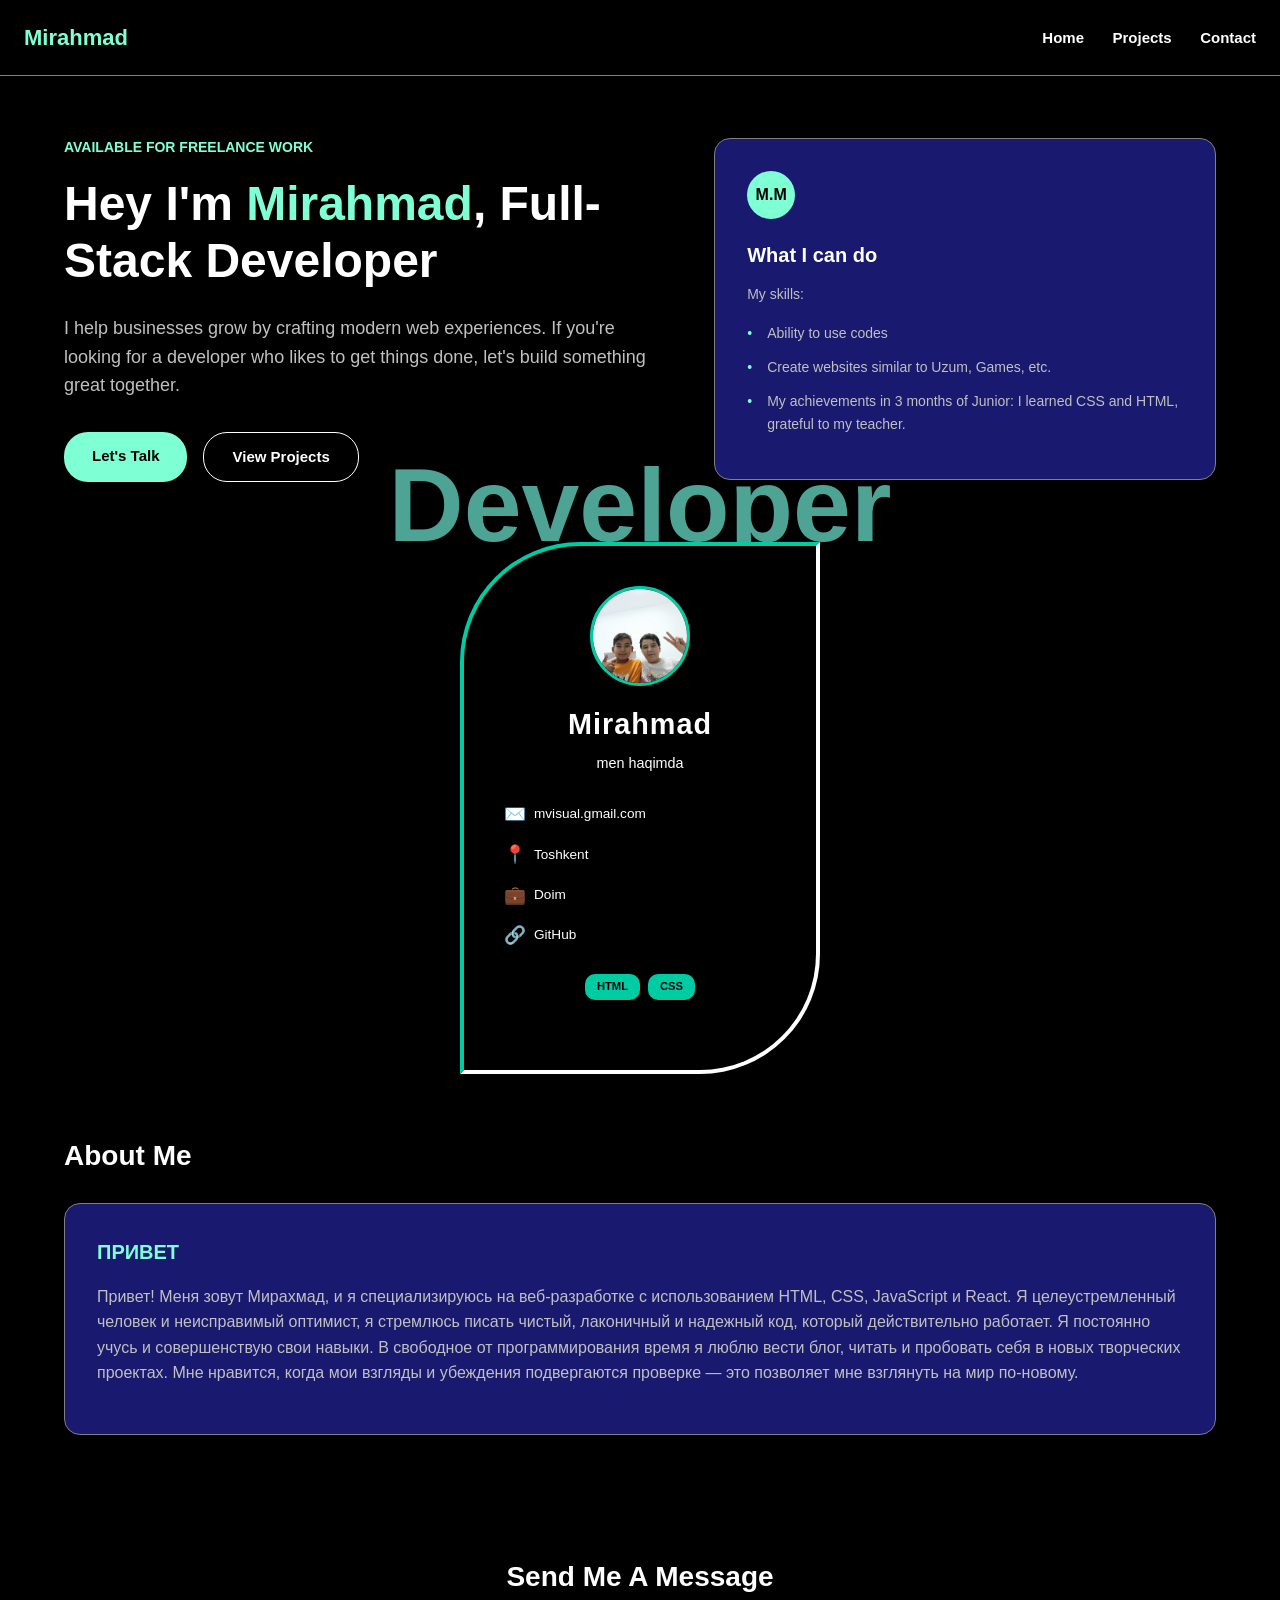
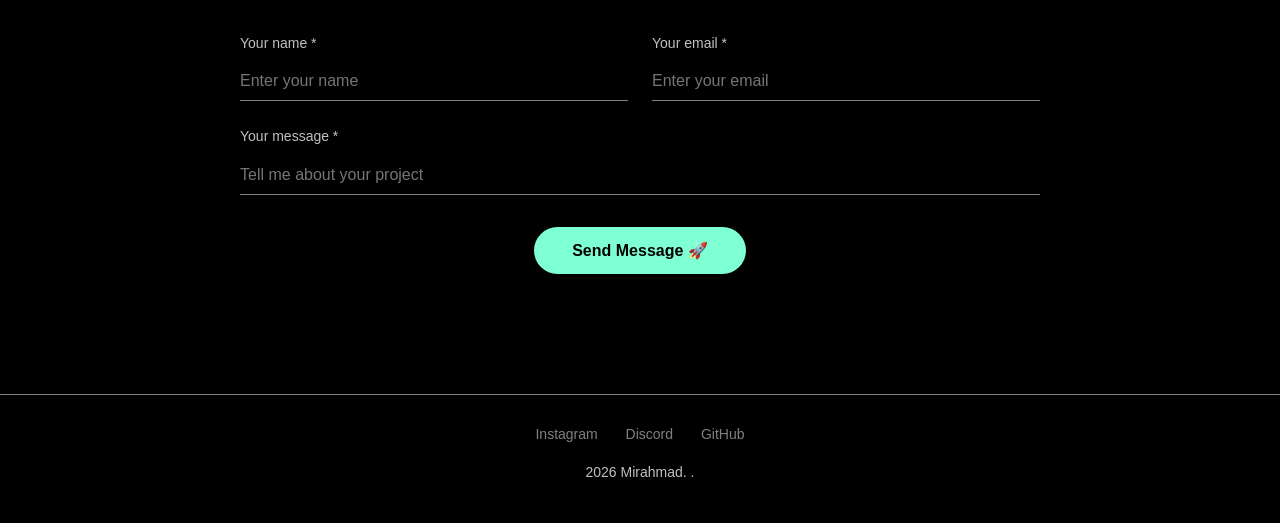
==== index.html @ 4aa2c2ba "update file" ====
<!DOCTYPE html>
<html lang="ru">
<head>
  <meta charset="UTF-8">
  <meta name="viewport" content="width=device-width, initial-scale=1.0">
  <title>Mirahmad - Portfolio</title>
  <link rel="stylesheet" href="./style.css">
</head>
<body>

  <header class="top">
    <div class="logo"> Mirahmad</div>
    <nav class="nav">
      <a href="#">Home</a>
      <a href="#">Projects</a>
      <a href="#contact">Contact</a>
    </nav>
  </header>

  <main>

 
    <section class="hero">
      <div class="hero-content">
        <p class="eyebrow">Available for freelance work</p>
        <h1>Hey I'm <span>Mirahmad</span>, Full-Stack Developer</h1>
        <p class="sub">I help businesses grow by crafting modern web experiences. If you're looking for a developer who likes to get things done, let's build something great together.</p>
        <div class="hero-actions">
          <a href="#contact" class="btn">Let's Talk</a>
          <a href="#" class="btn btn-secondary">View Projects</a>
        </div>
      </div>

      <div class="hero-card">
        <div class="avatar">M.M</div>
        <h3>What I can do</h3>
        <p>My skills:</p>
        <ul>
          <li>Ability to use codes</li>
          <li>Create websites similar to Uzum, Games, etc.</li>
          <li>My achievements in 3 months of Junior: I learned CSS and HTML, grateful to my teacher.</li>
        </ul>
      </div>
    </section>

       <div class="konteyner">
      <h1 class="orqa-matn">Developer</h1>
      <div class="karta">
        <div class="profil-rasm">
          <img src="./img/photo_2026-07-09_13-06-17.jpg" alt="mm" />
        </div>
        <h2>Mirahmad</h2>
        <p class="kasb">men haqimda</p>
        <div class="malumotlar">
          <div class="satr">
            <span class="belgi">✉️</span>
            <span>mvisual.gmail.com</span>
          </div>
          <div class="satr">
            <span class="belgi">📍</span>
            <span>Toshkent</span>
          </div>
          <div class="satr">
            <span class="belgi">💼</span>
            <span>Doim</span>
          </div>
          <div class="satr">
            <span class="belgi">🔗</span>
            <a href="https://github.com" target="_blank">GitHub</a>
          </div>
        </div>
        <div class="teglar">
          <span class="teg">HTML</span>
          <span class="teg">CSS</span>
        </div>
      </div>
    </div>

    <section class="about">
      <h2>About Me</h2>
      <div class="about-card">
        <h3>ПРИВЕТ</h3>
        <p>Привет! Меня зовут Мирахмад, и я специализируюсь на веб-разработке с использованием HTML, CSS, JavaScript и React. Я целеустремленный человек и неисправимый оптимист, я стремлюсь писать чистый, лаконичный и надежный код, который действительно работает. Я постоянно учусь и совершенствую свои навыки. В свободное от программирования время я люблю вести блог, читать и пробовать себя в новых творческих проектах. Мне нравится, когда мои взгляды и убеждения подвергаются проверке — это позволяет мне взглянуть на мир по-новому.</p>
      </div>
    </section>



    <section class="contact-form-section" id="contact">
      <h2>Send Me A Message</h2>
      <form class="contact-form">
        <div class="form-group">
          <label>Your name *</label>
          <input type="text" placeholder="Enter your name" required>
        </div>
        <div class="form-group">
          <label>Your email *</label>
          <input type="email" placeholder="Enter your email" required>
        </div>
        <div class="form-group full-width">
          <label>Your message *</label>
          <input type="text" placeholder="Tell me about your project" required>
        </div>
        <button type="submit" class="btn-submit">Send Message 🚀</button>
      </form>
    </section>
  </main>

  <footer class="footer">
    <div class="footer-links">
      <a href="https://instagram.com">Instagram</a>
      <a href="https://discord.com">Discord</a>
      <a href="https://github.com">GitHub</a>
    </div>
    <p> 2026 Mirahmad. .</p>
  </footer>

</body>
</html>
---- style.css ----
html {
  background: black;
  color: white;
  font-family: sans-serif;
  line-height: 1.6;
}

* {
  margin: 0;
  padding: 0;
  box-sizing: border-box;
}

a {
  color: gray;
  text-decoration: none;
}

a:hover {
  color: aquamarine;
}

main {
  max-width: 1200px;
  margin: 0 auto;
  padding: 0 24px 60px;
}

.konteyner {
    position: relative;
    display: flex;
    justify-content: center;
    align-items: center;
    width: 100%;
}


.orqa-matn {
    position: absolute;
    top: -120px;
    font-size: 6.5rem;
    color: #4da394;
    font-weight: bold;
    z-index: 1;
    font-family: sans-serif;
}


.karta {
    background-color: black;
    border: 4px solid white;
    border-left-color: #00cca3;
    border-top-color: #00cca3;
    padding: 40px 30px;
    width: 360px;
    text-align: center;
    color: white;
    z-index: 2;
    border-top-left-radius: 120px;
    border-bottom-right-radius: 120px;
    border-top-right-radius: 0px;
    border-bottom-left-radius: 0px;
}

.profil-rasm {
    width: 100px;
    height: 100px;
    border-radius: 50%;
    border: 3px solid #00cca3;
    margin: 0 auto 15px auto;
    overflow: hidden;
    background-color: white;
}

.profil-rasm img {
    width: 100%;
    height: 100%;
    object-fit: cover;
}

.karta h2 {
    font-size: 1.8rem;
    margin-bottom: 5px;
    letter-spacing: 1px;
}

.kasb {
    font-size: 0.9rem;
    color: white;
    margin-bottom: 25px;
}


.malumotlar {
    text-align: left;
    margin-bottom: 25px;
    padding-left: 10px;
}

.satr {
    display: flex;
    align-items: center;
    margin-bottom: 12px;
    font-size: 0.85rem;
}

.belgi {
    color: #00cca3;
    margin-right: 15px;
    font-size: 1.1rem;
    width: 15px;
    text-align: center;
}

.malumotlar a {
    color: white;
    text-decoration: none;
}

.malumotlar a:hover {
    text-decoration: underline;
}

.teglar {
    display: flex;
    justify-content: center;
    gap: 8px;
    margin-bottom: 30px;
}

.teg {
    background-color: #00cca3;
    color: black;
    font-size: 0.7rem;
    font-weight: bold;
    padding: 4px 12px;
    border-radius: 10px;
}

.tugma {
    display: inline-flex;
    align-items: center;
    justify-content: center;
    gap: 10px;
    background-color: white;
    color: black;
    text-decoration: none;
    font-size: 0.9rem;
    padding: 10px 25px;
    border-radius: 20px;
    font-weight: bold;
    transition: 0.2s;
}

.tugma:hover {
    background-color: #e6e6e6;
}

.top {
  display: flex;
  justify-content: space-between;
  align-items: center;
  padding: 20px 24px;
  border-bottom: 1px solid gray;
  background: black;
  position: sticky;
  top: 0;
  z-index: 10;
}

.logo {
  color: aquamarine;
  font-size: 22px;
  font-weight: bold;
}

.nav a {
  margin-left: 24px;
  font-size: 15px;
  font-weight: bold;
  color: white;
}

.nav a:hover {
  color: aquamarine;
}

.hero {
  display: grid;
  grid-template-columns: 1.2fr 1fr;
  gap: 48px;
  align-items: center;
  padding: 60px 0;
}

.eyebrow {
  color: aquamarine;
  font-size: 14px;
  font-weight: bold;
  text-transform: uppercase;
  margin-bottom: 16px;
}

.hero h1 {
  font-size: 48px;
  line-height: 1.2;
  color: white;
  margin-bottom: 24px;
}

.hero h1 span {
  color: aquamarine;
}

.sub {
  color: silver;
  font-size: 18px;
  margin-bottom: 32px;
}

.hero-actions {
  display: flex;
  gap: 16px;
}

.btn {
  background: aquamarine;
  color: black;
  border: none;
  padding: 12px 28px;
  border-radius: 24px;
  font-size: 15px;
  font-weight: bold;
  cursor: pointer;
}

.btn:hover {
  background: darkcyan;
  color: white;
}

.btn-secondary {
  background: transparent;
  color: white;
  border: 1px solid white;
}

.btn-secondary:hover {
  background: white;
  color: black;
}

.hero-card {
  background: midnightblue;
  border: 1px solid gray;
  border-radius: 16px;
  padding: 32px;
}

.avatar {
  width: 48px;
  height: 48px;
  background: aquamarine;
  color: black;
  border-radius: 50%;
  display: flex;
  align-items: center;
  justify-content: center;
  font-weight: bold;
  margin-bottom: 20px;
}

.hero-card h3 {
  color: white;
  font-size: 20px;
  margin-bottom: 12px;
}

.hero-card p {
  color: silver;
  font-size: 14px;
  margin-bottom: 16px;
}

.hero-card ul {
  list-style: none;
}

.hero-card li {
  color: silver;
  font-size: 14px;
  margin-bottom: 12px;
  padding-left: 20px;
  position: relative;
}

.hero-card li::before {
  content: "•";
  color: aquamarine;
  position: absolute;
  left: 0;
}

.about {
  padding: 60px 0;
}

.about h2 {
  color: white;
  font-size: 28px;
  margin-bottom: 24px;
}

.about-card {
  background: midnightblue;
  border: 1px solid gray;
  border-radius: 16px;
  padding: 32px;
}

.about-card h3 {
  color: aquamarine;
  font-size: 20px;
  margin-bottom: 16px;
}

.about-card p {
  color: silver;
  font-size: 16px;
  margin-bottom: 16px;
}

.contact-form-section {
  padding: 60px 0;
}

.contact-form-section h2 {
  color: white;
  font-size: 28px;
  margin-bottom: 32px;
  text-align: center;
}

.contact-form {
  display: grid;
  grid-template-columns: repeat(2, 1fr);
  gap: 24px;
  max-width: 800px;
  margin: 0 auto;
}

.form-group {
  display: flex;
  flex-direction: column;
}

.form-group.full-width {
  grid-column: span 2;
}

.form-group label {
  color: silver;
  font-size: 14px;
  margin-bottom: 8px;
}

.contact-form input {
  background: transparent;
  border: none;
  border-bottom: 1px solid gray;
  color: white;
  padding: 10px 0;
  font-size: 16px;
  outline: none;
}

.contact-form input:focus {
  border-bottom-color: aquamarine;
}

.btn-submit {
  grid-column: span 2;
  justify-self: center;
  background: aquamarine;
  color: black;
  border: none;
  padding: 14px 38px;
  border-radius: 24px;
  font-size: 16px;
  font-weight: bold;
  cursor: pointer;
  margin-top: 8px;
}

.footer {
  border-top: 1px solid gray;
  text-align: center;
  padding: 28px 20px 40px;
  color: silver;
  font-size: 14px;
}

.footer-links {
  margin-bottom: 16px;
}

.footer-links a {
  margin: 0 12px;
}
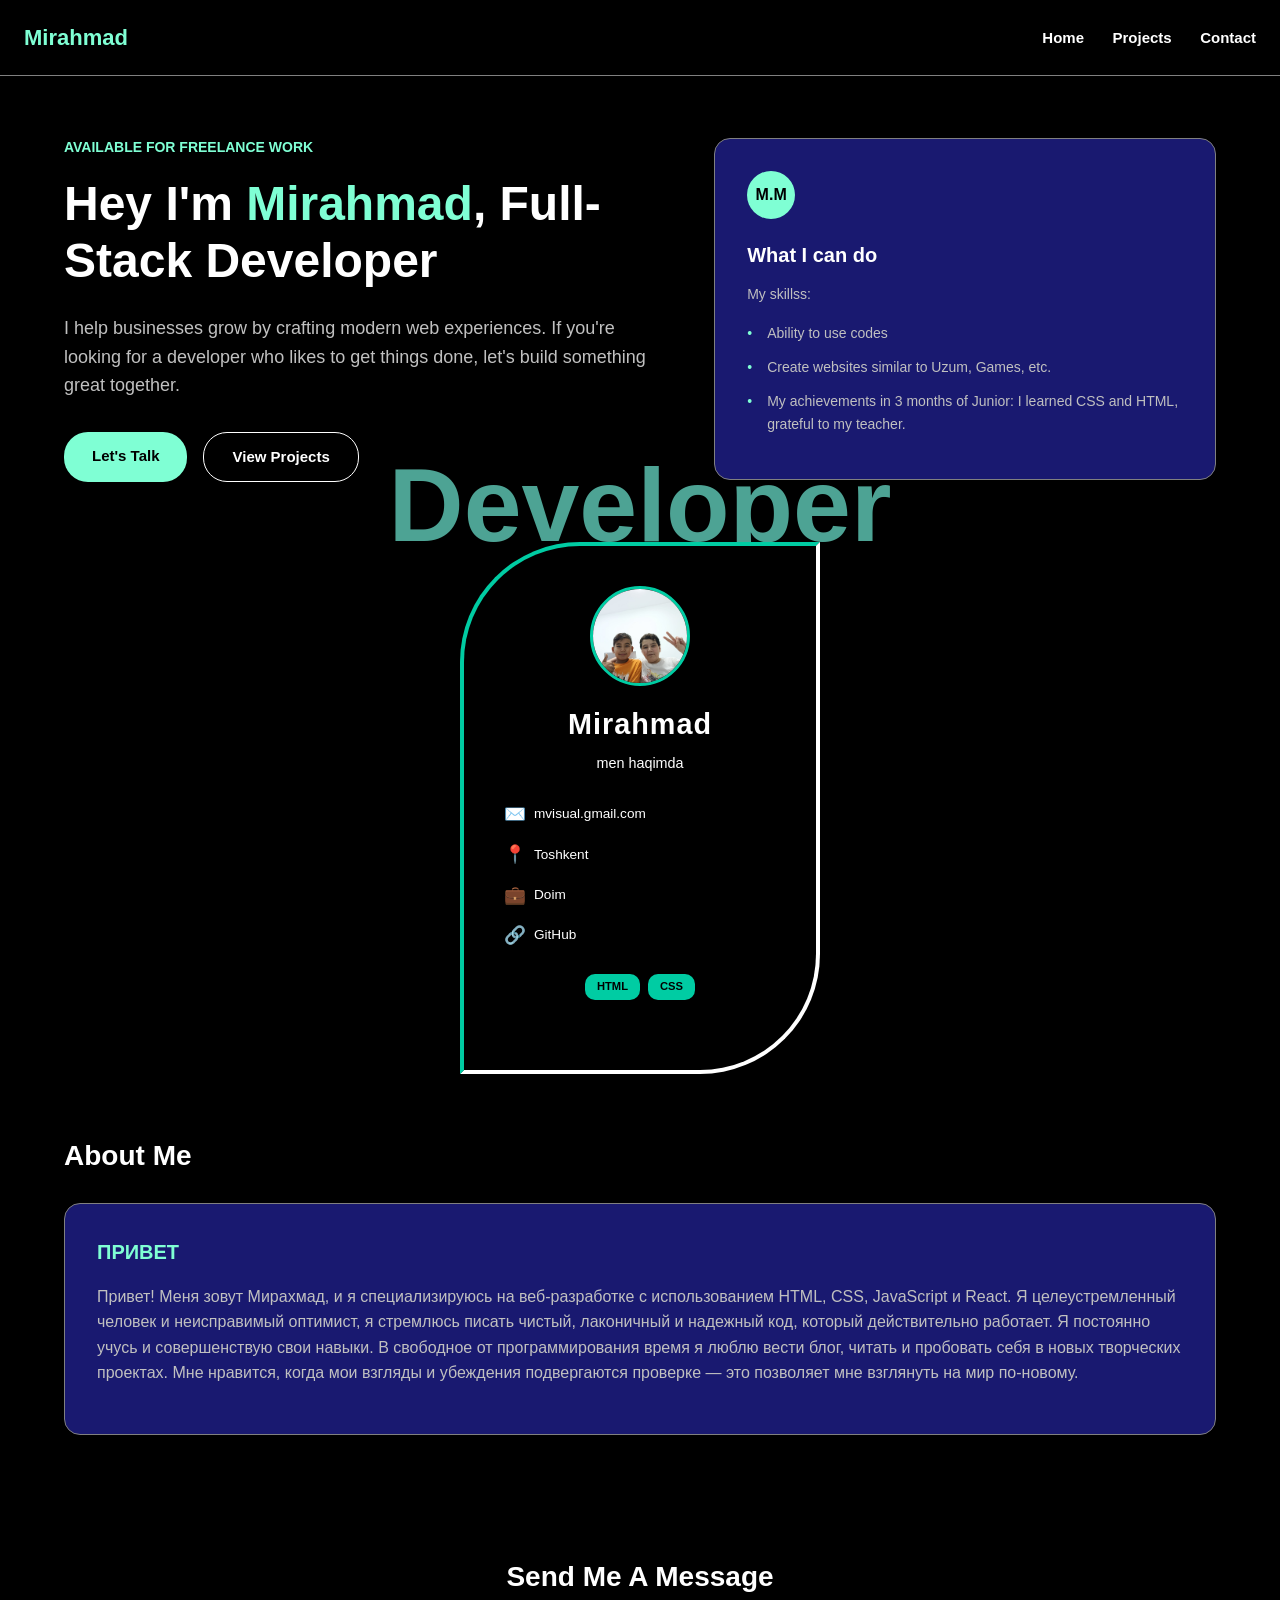
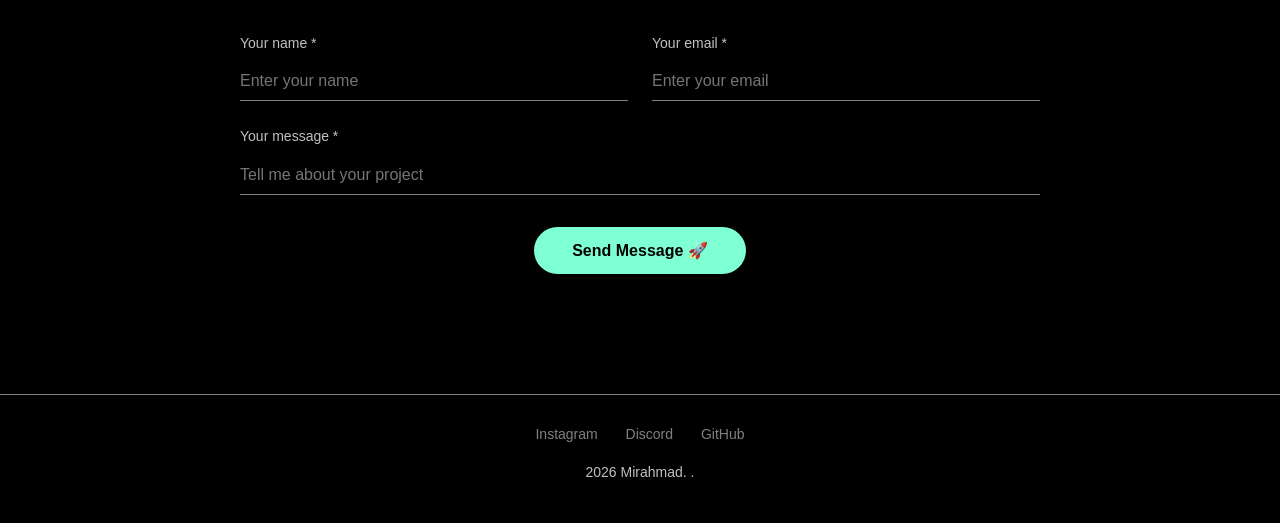
==== commit e49c49f6: "update file" ====
--- a/index.html
+++ b/index.html
@@ -34,7 +34,7 @@
       <div class="hero-card">
         <div class="avatar">M.M</div>
         <h3>What I can do</h3>
-        <p>My skills:</p>
+        <p>My skillss:</p>
         <ul>
           <li>Ability to use codes</li>
           <li>Create websites similar to Uzum, Games, etc.</li>
